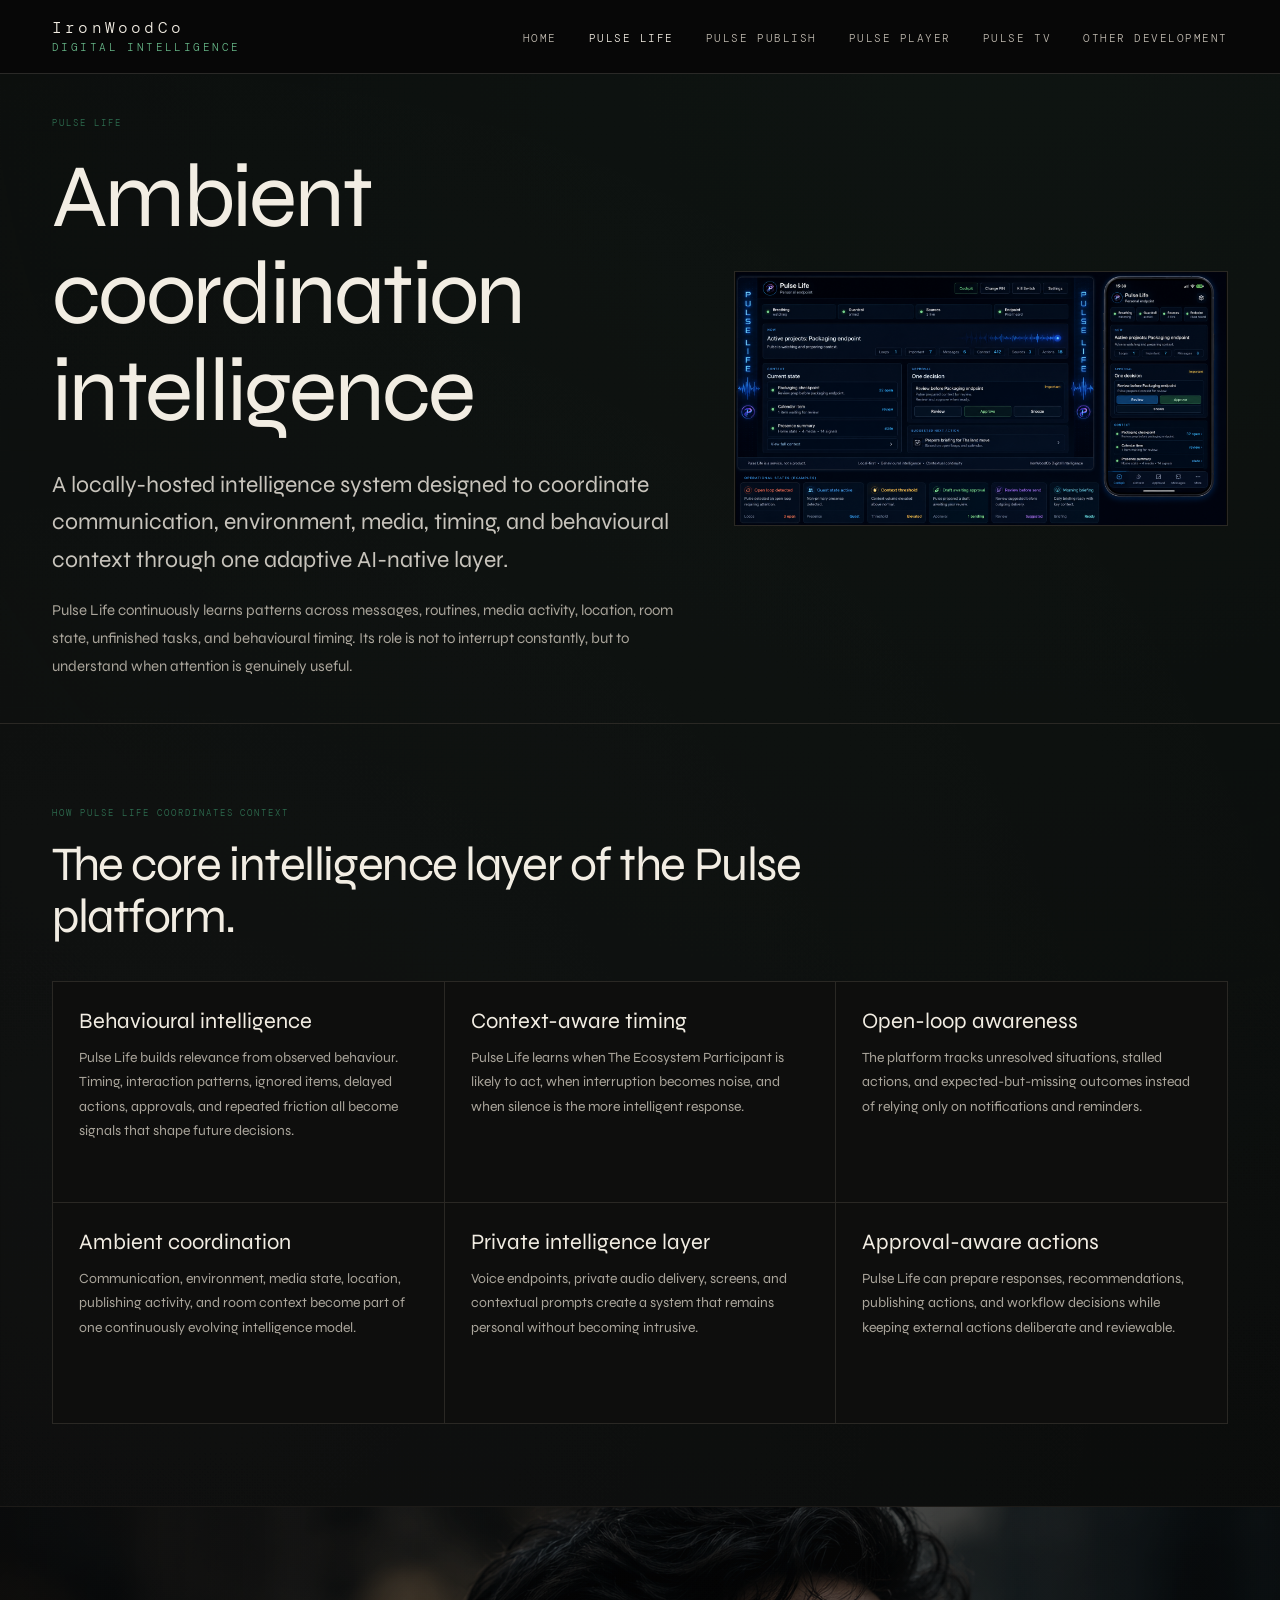
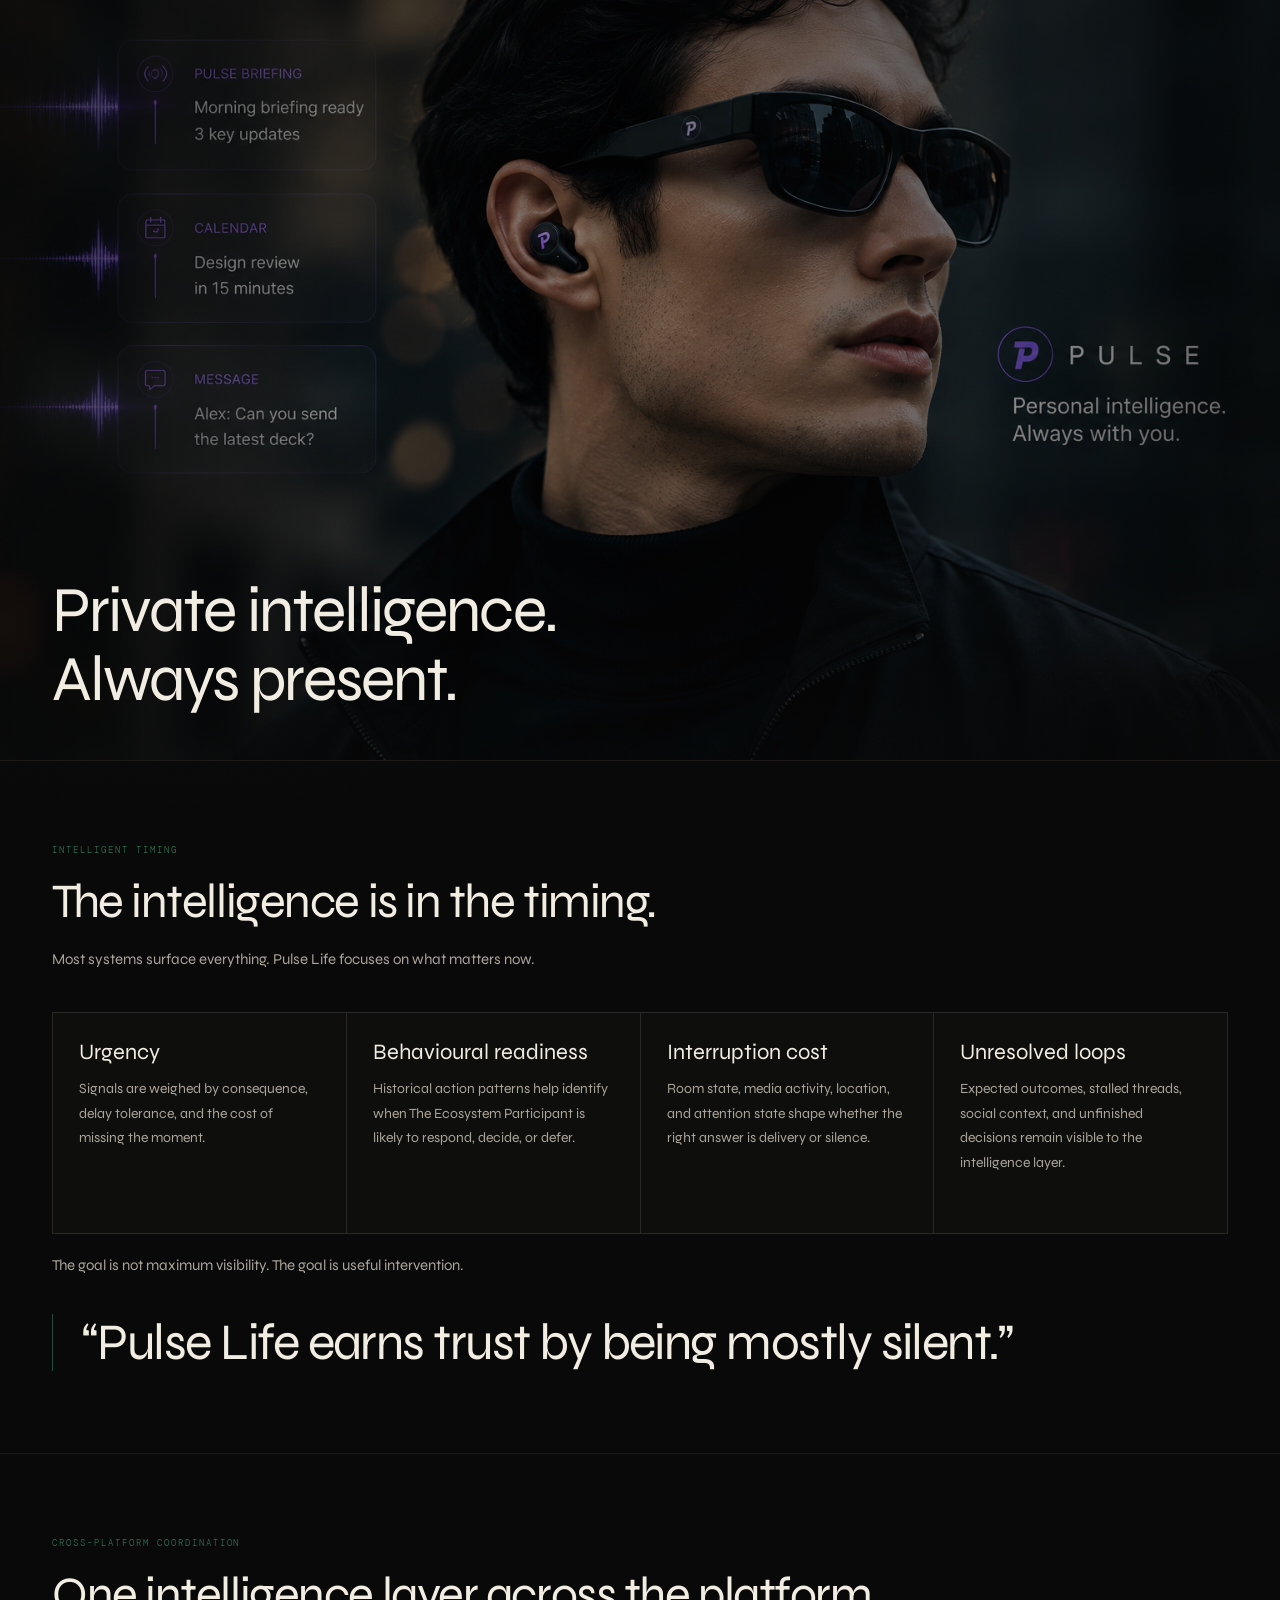
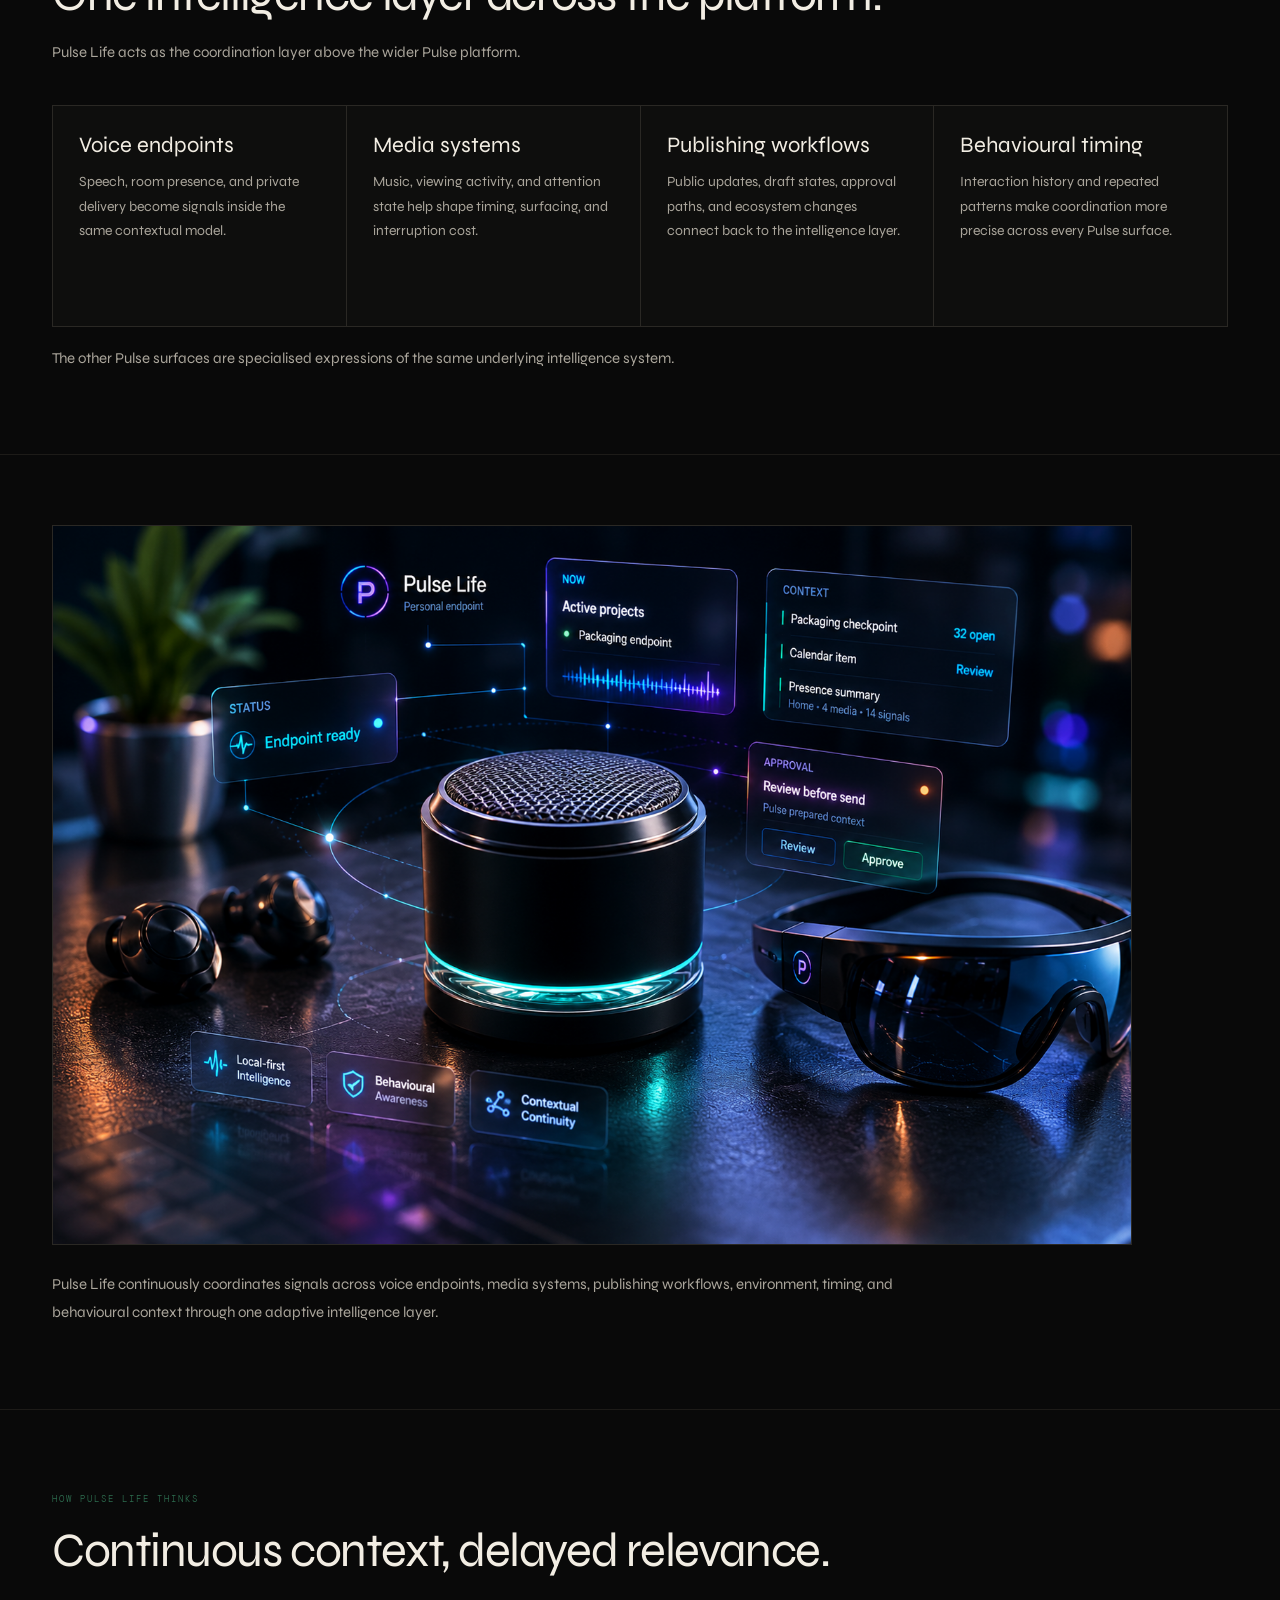
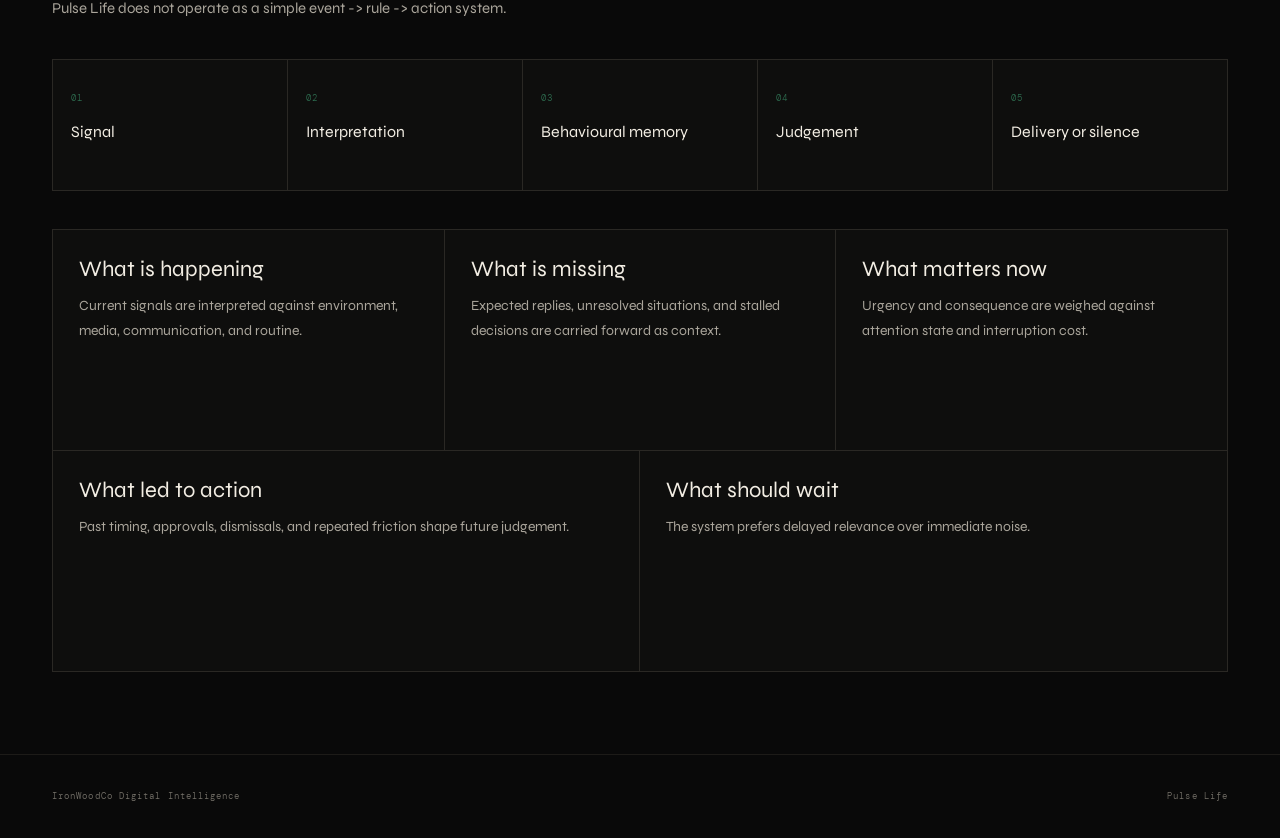
==== pulse-life.html @ fb37005e "260526-1" ====
<!DOCTYPE html>
<html lang="en">
<head>
<meta charset="UTF-8" />
<meta name="viewport" content="width=device-width, initial-scale=1.0" />
<title>Pulse Life | IronWoodCo Digital Intelligence</title>
<link rel="preconnect" href="https://fonts.googleapis.com">
<link rel="preconnect" href="https://fonts.gstatic.com" crossorigin>
<link href="https://fonts.googleapis.com/css2?family=DM+Mono:wght@300;400&family=Syne:wght@300;400;500;600&display=swap" rel="stylesheet">
<link rel="stylesheet" href="site.css">
</head>
<body>
<div class="page">
  <nav class="nav">
    <a class="brand-lockup" href="index.html"><span class="brand-main">IronWoodCo</span><span class="brand-sub">Digital Intelligence</span></a>
    <ul class="nav-links">
      <li><a href="index.html">Home</a></li>
      <li><a aria-current="page" href="pulse-life.html">Pulse Life</a></li>
      <li><a href="pulse-publish.html">Pulse Publish</a></li>
      <li><a href="pulse-player.html">Pulse Player</a></li>
      <li><a href="pulse-tv.html">Pulse TV</a></li>
      <li><a href="projects/requisite-vinyl.html">Other Development</a></li>
    </ul>
  </nav>

  <header class="hero compact pulse-life-hero">
    <div>
      <div class="eyebrow">Pulse Life</div>
      <h1>Ambient coordination intelligence</h1>
      <p class="lede">A locally-hosted intelligence system designed to coordinate communication, environment, media, timing, and behavioural context through one adaptive AI-native layer.</p>
      <p class="copy">Pulse Life continuously learns patterns across messages, routines, media activity, location, room state, unfinished tasks, and behavioural timing. Its role is not to interrupt constantly, but to understand when attention is genuinely useful.</p>
    </div>
    <div class="hero-panel frame-life"><img class="fit" src="Lifescreens.png" alt="Pulse Life desktop and mobile interface"></div>
  </header>

  <section class="section">
    <div class="eyebrow">How Pulse Life coordinates context</div>
    <h2 class="section-title">The core intelligence layer of the Pulse platform.</h2>
    <div class="grid three">
      <article class="card"><h3>Behavioural intelligence</h3><p>Pulse Life builds relevance from observed behaviour. Timing, interaction patterns, ignored items, delayed actions, approvals, and repeated friction all become signals that shape future decisions.</p></article>
      <article class="card"><h3>Context-aware timing</h3><p>Pulse Life learns when The Ecosystem Participant is likely to act, when interruption becomes noise, and when silence is the more intelligent response.</p></article>
      <article class="card"><h3>Open-loop awareness</h3><p>The platform tracks unresolved situations, stalled actions, and expected-but-missing outcomes instead of relying only on notifications and reminders.</p></article>
      <article class="card"><h3>Ambient coordination</h3><p>Communication, environment, media state, location, publishing activity, and room context become part of one continuously evolving intelligence model.</p></article>
      <article class="card"><h3>Private intelligence layer</h3><p>Voice endpoints, private audio delivery, screens, and contextual prompts create a system that remains personal without becoming intrusive.</p></article>
      <article class="card"><h3>Approval-aware actions</h3><p>Pulse Life can prepare responses, recommendations, publishing actions, and workflow decisions while keeping external actions deliberate and reviewable.</p></article>
    </div>
  </section>

  <section class="visual-band">
    <img src="interface.webp" alt="Private wearable intelligence concept">
    <div class="visual-caption">Private intelligence. Always present.</div>
  </section>

  <section class="section">
    <div class="eyebrow">Intelligent timing</div>
    <h2 class="section-title">The intelligence is in the timing.</h2>
    <p class="copy">Most systems surface everything. Pulse Life focuses on what matters now.</p>
    <div class="grid four">
      <article class="card"><h3>Urgency</h3><p>Signals are weighed by consequence, delay tolerance, and the cost of missing the moment.</p></article>
      <article class="card"><h3>Behavioural readiness</h3><p>Historical action patterns help identify when The Ecosystem Participant is likely to respond, decide, or defer.</p></article>
      <article class="card"><h3>Interruption cost</h3><p>Room state, media activity, location, and attention state shape whether the right answer is delivery or silence.</p></article>
      <article class="card"><h3>Unresolved loops</h3><p>Expected outcomes, stalled threads, social context, and unfinished decisions remain visible to the intelligence layer.</p></article>
    </div>
    <p class="copy">The goal is not maximum visibility. The goal is useful intervention.</p>
    <blockquote class="pull-quote">“Pulse Life earns trust by being mostly silent.”</blockquote>
  </section>

  <section class="section">
    <div class="eyebrow">Cross-platform coordination</div>
    <h2 class="section-title">One intelligence layer across the platform.</h2>
    <p class="copy">Pulse Life acts as the coordination layer above the wider Pulse platform.</p>
    <div class="grid four">
      <article class="card"><h3>Voice endpoints</h3><p>Speech, room presence, and private delivery become signals inside the same contextual model.</p></article>
      <article class="card"><h3>Media systems</h3><p>Music, viewing activity, and attention state help shape timing, surfacing, and interruption cost.</p></article>
      <article class="card"><h3>Publishing workflows</h3><p>Public updates, draft states, approval paths, and ecosystem changes connect back to the intelligence layer.</p></article>
      <article class="card"><h3>Behavioural timing</h3><p>Interaction history and repeated patterns make coordination more precise across every Pulse surface.</p></article>
    </div>
    <p class="copy">The other Pulse surfaces are specialised expressions of the same underlying intelligence system.</p>
  </section>

  <section class="section visual-feature">
    <div class="wide-visual frame-loop"><img src="overall1.png" alt="Pulse ambient intelligence and local endpoint environment"></div>
    <p class="copy">Pulse Life continuously coordinates signals across voice endpoints, media systems, publishing workflows, environment, timing, and behavioural context through one adaptive intelligence layer.</p>
  </section>

  <section class="section">
    <div class="eyebrow">How Pulse Life thinks</div>
    <h2 class="section-title">Continuous context, delayed relevance.</h2>
    <p class="copy">Pulse Life does not operate as a simple event -> rule -> action system.</p>
    <div class="flow">
      <div class="flow-step"><span>01</span><strong>Signal</strong></div>
      <div class="flow-step"><span>02</span><strong>Interpretation</strong></div>
      <div class="flow-step"><span>03</span><strong>Behavioural memory</strong></div>
      <div class="flow-step"><span>04</span><strong>Judgement</strong></div>
      <div class="flow-step"><span>05</span><strong>Delivery or silence</strong></div>
    </div>
    <div class="grid five">
      <article class="card"><h3>What is happening</h3><p>Current signals are interpreted against environment, media, communication, and routine.</p></article>
      <article class="card"><h3>What is missing</h3><p>Expected replies, unresolved situations, and stalled decisions are carried forward as context.</p></article>
      <article class="card"><h3>What matters now</h3><p>Urgency and consequence are weighed against attention state and interruption cost.</p></article>
      <article class="card"><h3>What led to action</h3><p>Past timing, approvals, dismissals, and repeated friction shape future judgement.</p></article>
      <article class="card"><h3>What should wait</h3><p>The system prefers delayed relevance over immediate noise.</p></article>
    </div>
  </section>

  <footer><span>IronWoodCo Digital Intelligence</span><span>Pulse Life</span></footer>
</div>
</body>
</html>
---- site.css ----
:root {
  --bg: #090909;
  --bg2: #0e0e0d;
  --bg3: #141412;
  --panel: #10100f;
  --panel2: #151513;
  --rule: #2a2824;
  --rule-soft: #1d1b18;
  --muted: #77736b;
  --mid: #aaa59b;
  --text: #ded8cf;
  --bright: #f2ede3;
  --pulse: #3d7a5e;
  --pulse2: #2e6e50;
  --pulse3: #1f4c38;
  --pulse-soft: rgba(61, 122, 94, 0.08);
  --mono: 'DM Mono', monospace;
  --sans: 'Syne', sans-serif;
}

* { box-sizing: border-box; margin: 0; padding: 0; }
html { scroll-behavior: smooth; background: var(--bg); }
body {
  background:
    radial-gradient(circle at 78% 0%, rgba(61,122,94,0.10), transparent 34%),
    radial-gradient(circle at 12% 22%, rgba(255,255,255,0.025), transparent 28%),
    var(--bg);
  color: var(--text);
  font-family: var(--sans);
  font-weight: 300;
  line-height: 1.7;
  -webkit-font-smoothing: antialiased;
}

a { color: inherit; text-decoration: none; }
img { display: block; max-width: 100%; }

.page { min-height: 100vh; overflow-x: hidden; padding-top: 74px; }
.nav {
  position: fixed;
  inset: 0 0 auto;
  z-index: 1000;
  height: 74px;
  display: flex;
  align-items: center;
  justify-content: space-between;
  gap: 42px;
  padding: 0 52px;
  background: rgba(8,8,8,0.995);
  backdrop-filter: blur(20px);
  border-bottom: 1px solid rgba(222,216,207,0.16);
}
.brand-lockup { display: flex; flex-direction: column; gap: 4px; line-height: 1.15; flex: 0 0 auto; }
.brand-main {
  font-family: var(--mono);
  font-size: 16px;
  letter-spacing: 0.2em;
  color: var(--bright);
}
.brand-sub {
  font-family: var(--mono);
  font-size: 11px;
  letter-spacing: 0.22em;
  color: #66b587;
  text-transform: uppercase;
}
.nav-links {
  display: flex;
  justify-content: flex-end;
  gap: 32px;
  list-style: none;
  min-width: 0;
}
.nav-links a {
  font-family: var(--mono);
  font-size: 10.5px;
  letter-spacing: 0.145em;
  text-transform: uppercase;
  color: #c0bab0;
  white-space: nowrap;
  transition: color 0.2s ease;
}
.nav-links a:hover,
.nav-links a[aria-current="page"] { color: var(--bright); }

section, header { scroll-margin-top: 74px; }
.section {
  padding: 82px 52px;
  border-bottom: 0.5px solid var(--rule-soft);
}
.section.tight { padding-top: 58px; padding-bottom: 58px; }
.eyebrow {
  font-family: var(--mono);
  font-size: 9px;
  letter-spacing: 0.22em;
  text-transform: uppercase;
  color: var(--pulse2);
  margin-bottom: 18px;
}
.section-title,
h1 {
  color: var(--bright);
  font-weight: 300;
  letter-spacing: -0.03em;
  line-height: 1.08;
}
h1 { font-size: clamp(48px, 7vw, 92px); max-width: 960px; }
.section-title { font-size: clamp(28px, 4vw, 48px); max-width: 860px; }
.lede {
  color: #c8c4bc;
  font-size: clamp(18px, 2vw, 23px);
  line-height: 1.65;
  max-width: 860px;
  margin-top: 26px;
}
.copy {
  color: var(--mid);
  font-size: 15px;
  line-height: 1.85;
  max-width: 760px;
  margin-top: 18px;
}

.hero {
  min-height: calc(100vh - 112px);
  display: grid;
  grid-template-columns: minmax(0, 1.05fr) minmax(340px, 0.95fr);
  gap: 54px;
  align-items: center;
  padding: 42px 52px;
  border-bottom: 0.5px solid var(--rule);
}
.home-hero {
  min-height: calc(100vh - 66px);
  grid-template-columns: minmax(0, 1.42fr) minmax(280px, 0.58fr);
  gap: 46px;
  align-items: center;
  padding-top: 36px;
  padding-bottom: 36px;
}
.home-hero h1 {
  max-width: 880px;
  font-size: clamp(56px, 7.4vw, 108px);
}
.home-hero .lede {
  max-width: 680px;
  margin-top: 24px;
}
.home-hero .copy {
  max-width: 620px;
  font-size: 16px;
}
.hero-context {
  display: flex;
  flex-wrap: wrap;
  gap: 10px;
  max-width: 720px;
  margin-top: 28px;
}
.hero-context span {
  border: 0.5px solid var(--rule);
  background: rgba(15,15,14,0.72);
  color: #bcb6ad;
  font-family: var(--mono);
  font-size: 9px;
  letter-spacing: 0.14em;
  line-height: 1;
  padding: 10px 12px;
  text-transform: uppercase;
}
.product-title {
  color: var(--pulse);
  font-family: var(--mono);
  font-size: 13px;
  letter-spacing: 0.28em;
  line-height: 1;
  margin-bottom: 24px;
  text-transform: uppercase;
}
.home-hero .hero-panel {
  min-height: 0;
  height: clamp(210px, 32vh, 280px);
  align-self: center;
}
.hero.compact { min-height: 620px; }
.pulse-life-hero {
  grid-template-columns: minmax(0, 1.12fr) minmax(300px, 0.88fr);
}
.pulse-life-hero .hero-panel {
  max-width: 620px;
  justify-self: end;
}
.hero.compact .hero-panel {
  aspect-ratio: 16 / 9;
  min-height: 0;
}
.hero.compact .hero-panel.frame-life { aspect-ratio: 1744 / 902; }
.hero.compact .hero-panel.frame-publish { aspect-ratio: 1672 / 941; }
.hero.compact .hero-panel.frame-player { aspect-ratio: 1256 / 594; }
.hero.compact .hero-panel.frame-tv { aspect-ratio: 1082 / 594; }
.hero.compact .hero-panel.frame-vinyl { aspect-ratio: 1250 / 591; }
.hero-panel {
  min-height: 420px;
  border: 0.5px solid var(--rule);
  background: var(--panel);
  overflow: hidden;
}
.hero-panel img,
.media-frame img { width: 100%; height: 100%; object-fit: cover; }
.hero-panel img.fit,
.media-frame img.fit {
  object-fit: contain;
  object-position: top center;
  background: #050605;
}

.frame-life,
.media-frame.frame-life { aspect-ratio: 1744 / 902; }
.frame-publish,
.media-frame.frame-publish { aspect-ratio: 1672 / 941; }
.frame-player,
.media-frame.frame-player { aspect-ratio: 1256 / 594; }
.frame-tv,
.media-frame.frame-tv { aspect-ratio: 1082 / 594; }
.frame-loop,
.media-frame.frame-loop { aspect-ratio: 1536 / 1024; }
.frame-vinyl,
.media-frame.frame-vinyl { aspect-ratio: 1250 / 591; }
.frame-admin,
.media-frame.frame-admin { aspect-ratio: 579 / 520; }

.hero-panel.frame-life,
.hero-panel.frame-publish,
.hero-panel.frame-player,
.hero-panel.frame-tv,
.hero-panel.frame-vinyl,
.split-visual.frame-loop,
.split-visual.frame-vinyl,
.split-visual.frame-admin {
  min-height: 0;
}

.button-row { display: flex; flex-wrap: wrap; gap: 12px; margin-top: 30px; }
.button {
  border: 0.5px solid var(--rule);
  padding: 11px 16px;
  font-family: var(--mono);
  font-size: 10px;
  letter-spacing: 0.14em;
  text-transform: uppercase;
  color: var(--mid);
  background: rgba(15,15,14,0.75);
}
.button.primary {
  color: var(--pulse);
  border-color: var(--pulse3);
  background: var(--pulse-soft);
}

.grid {
  display: grid;
  gap: 1px;
  background: var(--rule);
  border: 0.5px solid var(--rule);
  margin-top: 38px;
}
.grid.two { grid-template-columns: repeat(2, minmax(0, 1fr)); }
.grid.three { grid-template-columns: repeat(3, minmax(0, 1fr)); }
.grid.four { grid-template-columns: repeat(4, minmax(0, 1fr)); }
.grid.five { grid-template-columns: repeat(6, minmax(0, 1fr)); }
.grid.five > .card { grid-column: span 2; }
.grid.five > .card:nth-last-child(2),
.grid.five > .card:last-child { grid-column: span 3; }
.card {
  background: var(--bg2);
  padding: 26px;
  min-height: 220px;
}
.card.visual-card { padding: 0; display: flex; flex-direction: column; }
.card h3 {
  color: var(--bright);
  font-size: 22px;
  font-weight: 400;
  line-height: 1.2;
  margin-bottom: 12px;
}
.card p { color: var(--mid); font-size: 14px; line-height: 1.75; }
.tag {
  display: block;
  font-family: var(--mono);
  font-size: 9px;
  letter-spacing: 0.18em;
  text-transform: uppercase;
  color: var(--pulse2);
  margin-bottom: 14px;
}
.media-frame {
  aspect-ratio: 16 / 9;
  background: #050605;
  border-bottom: 0.5px solid var(--rule);
  overflow: hidden;
}
.visual-card .card-body { padding: 22px; flex: 1; }

.flow {
  display: grid;
  grid-template-columns: repeat(5, minmax(0, 1fr));
  gap: 1px;
  background: var(--rule);
  border: 0.5px solid var(--rule);
  margin-top: 36px;
}
.flow-step {
  background: var(--bg2);
  padding: 22px 18px;
  min-height: 130px;
}
.flow-step span {
  font-family: var(--mono);
  font-size: 9px;
  letter-spacing: 0.16em;
  color: var(--pulse2);
  text-transform: uppercase;
}
.flow-step strong {
  display: block;
  color: var(--bright);
  font-size: 16px;
  font-weight: 400;
  line-height: 1.35;
  margin-top: 12px;
}

.split {
  display: grid;
  grid-template-columns: 0.85fr 1.15fr;
  gap: 1px;
  background: var(--rule);
  border: 0.5px solid var(--rule);
  margin-top: 38px;
}
.split > * { background: var(--bg2); }
.split-copy { padding: 32px; }
.split-visual { min-height: 420px; overflow: hidden; }
.split-visual img {
  width: 100%;
  height: 100%;
  object-fit: contain;
  object-position: top center;
  background: #050605;
}

.asset-needed {
  margin-top: 38px;
  border: 0.5px solid var(--rule);
  background:
    linear-gradient(135deg, rgba(61,122,94,0.08), transparent 46%),
    var(--bg2);
  padding: 28px;
  min-height: 180px;
}
.asset-needed h3 {
  color: var(--bright);
  font-size: 24px;
  font-weight: 400;
  line-height: 1.25;
}
.asset-needed p {
  color: var(--mid);
  font-size: 14px;
  line-height: 1.75;
  max-width: 560px;
  margin-top: 12px;
}

.visual-band {
  position: relative;
  min-height: 560px;
  overflow: hidden;
  border-bottom: 0.5px solid var(--rule-soft);
  background: #050605;
}
.visual-band img {
  width: 100%;
  height: 100%;
  min-height: 560px;
  object-fit: cover;
  object-position: center;
  opacity: 0.86;
}
.visual-band::after {
  content: "";
  position: absolute;
  inset: 0;
  background:
    linear-gradient(90deg, rgba(9,9,9,0.62), rgba(9,9,9,0.08) 48%, rgba(9,9,9,0.54)),
    linear-gradient(0deg, rgba(9,9,9,0.55), transparent 44%, rgba(9,9,9,0.25));
  pointer-events: none;
}
.visual-caption {
  position: absolute;
  left: 52px;
  bottom: 46px;
  z-index: 1;
  max-width: 620px;
  color: var(--bright);
  font-size: clamp(36px, 5vw, 72px);
  font-weight: 300;
  letter-spacing: -0.03em;
  line-height: 1.08;
}

.visual-feature { padding-top: 70px; }
.wide-visual {
  border: 0.5px solid var(--rule);
  background: #050605;
  overflow: hidden;
  max-height: 720px;
}
.wide-visual img {
  width: 100%;
  height: 100%;
  object-fit: cover;
  object-position: center;
  display: block;
}
.wide-visual + .copy {
  max-width: 900px;
  margin-top: 26px;
}

.list {
  display: grid;
  gap: 10px;
  list-style: none;
  margin-top: 22px;
}
.list li {
  color: var(--mid);
  font-size: 14px;
  line-height: 1.6;
  padding-bottom: 10px;
  border-bottom: 0.5px solid var(--rule-soft);
}
.list li::before { content: "-> "; color: var(--pulse2); font-family: var(--mono); }

.status-note {
  margin-top: 28px;
  border: 0.5px solid var(--pulse3);
  background: var(--pulse-soft);
  color: var(--mid);
  padding: 20px 22px;
  max-width: 820px;
}
.status-note strong { color: var(--bright); font-weight: 400; }

.pull-quote {
  margin-top: 34px;
  max-width: 980px;
  color: var(--bright);
  font-size: clamp(30px, 4vw, 56px);
  font-weight: 300;
  letter-spacing: -0.03em;
  line-height: 1.12;
  border-left: 0.5px solid var(--pulse3);
  padding-left: 28px;
}

footer {
  padding: 34px 52px;
  display: flex;
  justify-content: space-between;
  gap: 24px;
  font-family: var(--mono);
  font-size: 9px;
  letter-spacing: 0.12em;
  color: var(--muted);
}

@media (max-width: 1100px) {
  .hero, .split { grid-template-columns: 1fr; }
  .pulse-life-hero .hero-panel { justify-self: stretch; max-width: none; }
  .home-hero { grid-template-columns: 1fr; }
  .home-hero .hero-panel { max-width: 760px; width: 100%; }
  .grid.four { grid-template-columns: repeat(2, minmax(0, 1fr)); }
  .grid.three { grid-template-columns: repeat(2, minmax(0, 1fr)); }
  .grid.five { grid-template-columns: repeat(4, minmax(0, 1fr)); }
  .grid.five > .card { grid-column: span 2; }
  .grid.five > .card:nth-last-child(2) { grid-column: span 2; }
  .grid.five > .card:last-child { grid-column: 1 / -1; }
  .flow { grid-template-columns: repeat(2, minmax(0, 1fr)); }
  .flow .flow-step:last-child { grid-column: 1 / -1; }
}

@media (max-width: 760px) {
  .nav { padding: 0 22px; }
  .nav-links { display: none; }
  .hero, .section, footer { padding-left: 22px; padding-right: 22px; }
  .hero { min-height: auto; padding-top: 38px; }
  .visual-band { min-height: 420px; }
  .visual-band img { min-height: 420px; }
  .visual-caption { left: 22px; right: 22px; bottom: 28px; }
  .home-hero { gap: 30px; padding-bottom: 34px; }
  .home-hero h1 { font-size: 48px; }
  .home-hero .hero-panel { height: 220px; }
  h1 { font-size: 46px; }
  .section-title { font-size: 32px; }
  .grid.two, .grid.three, .grid.four, .grid.five, .flow { grid-template-columns: 1fr; }
  .grid.five > .card,
  .grid.five > .card:nth-last-child(2),
  .grid.five > .card:last-child,
  .flow .flow-step:last-child { grid-column: auto; }
  footer { flex-direction: column; }
}
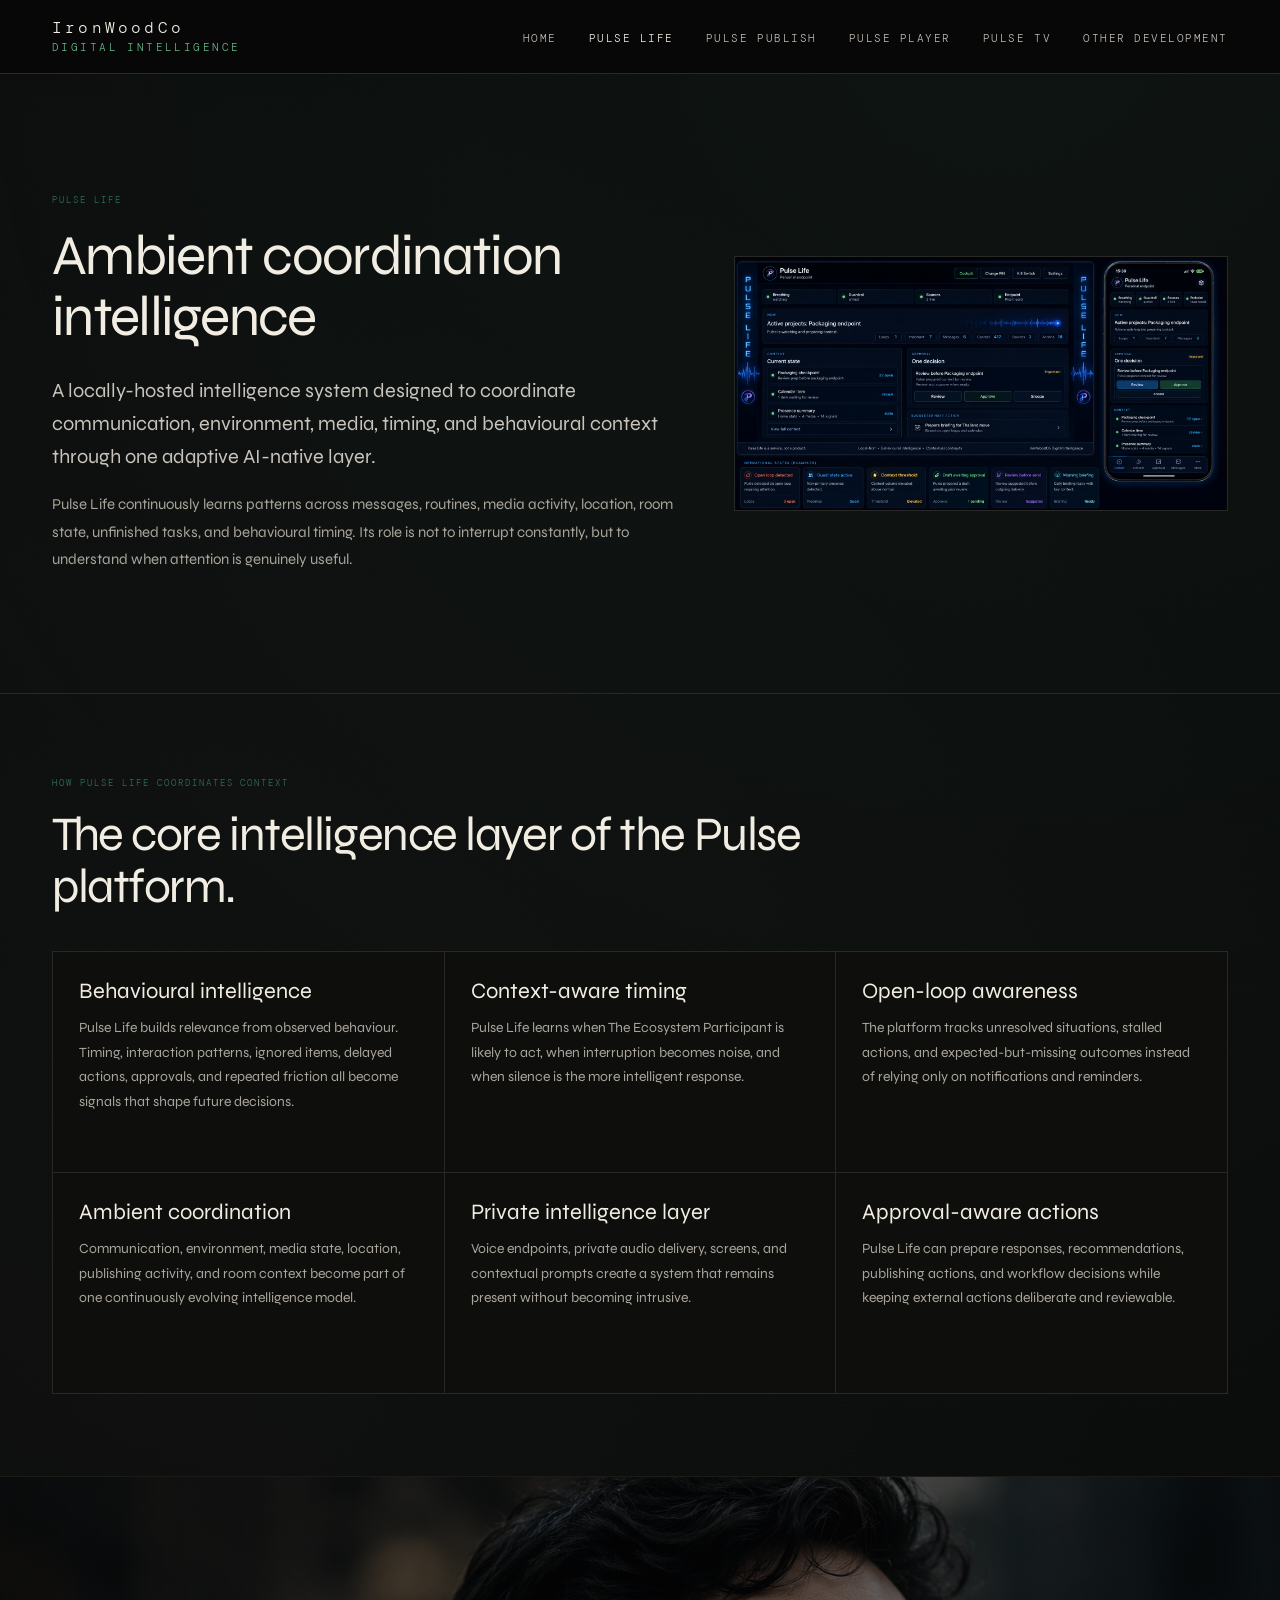
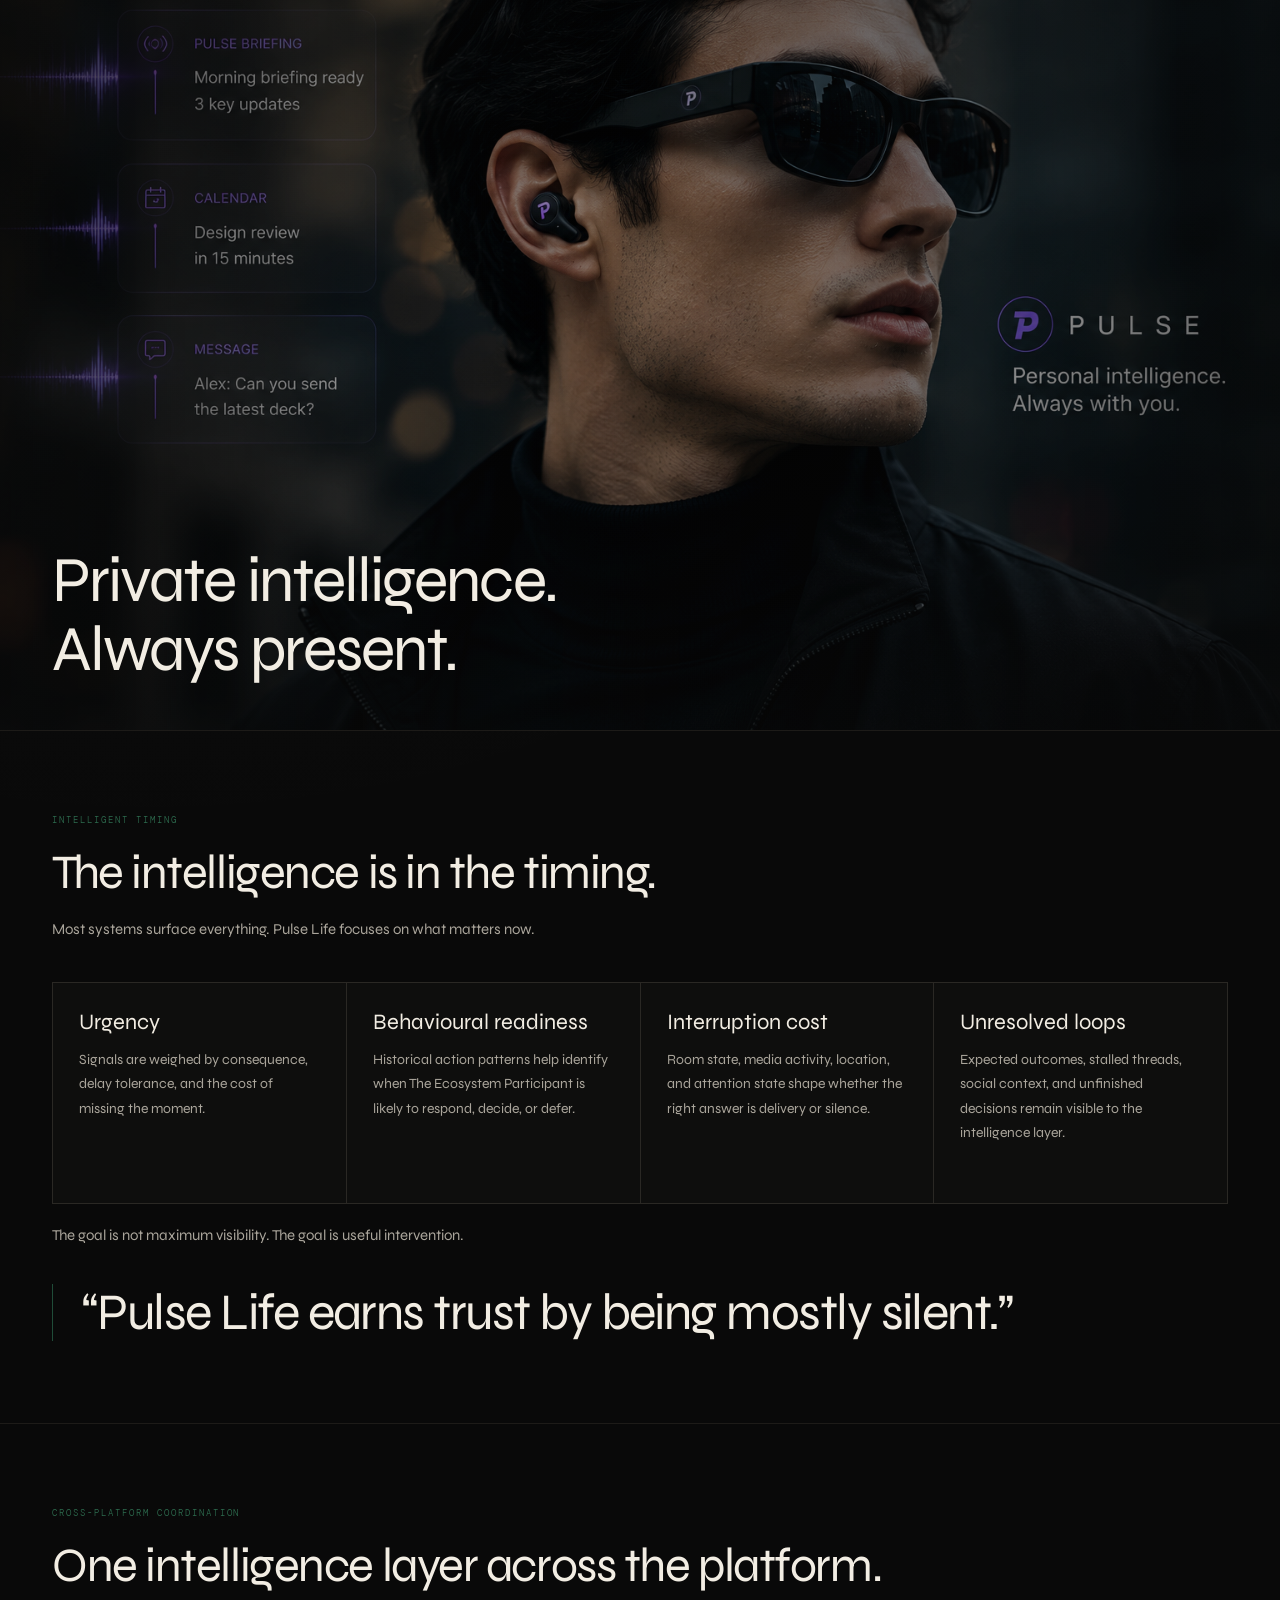
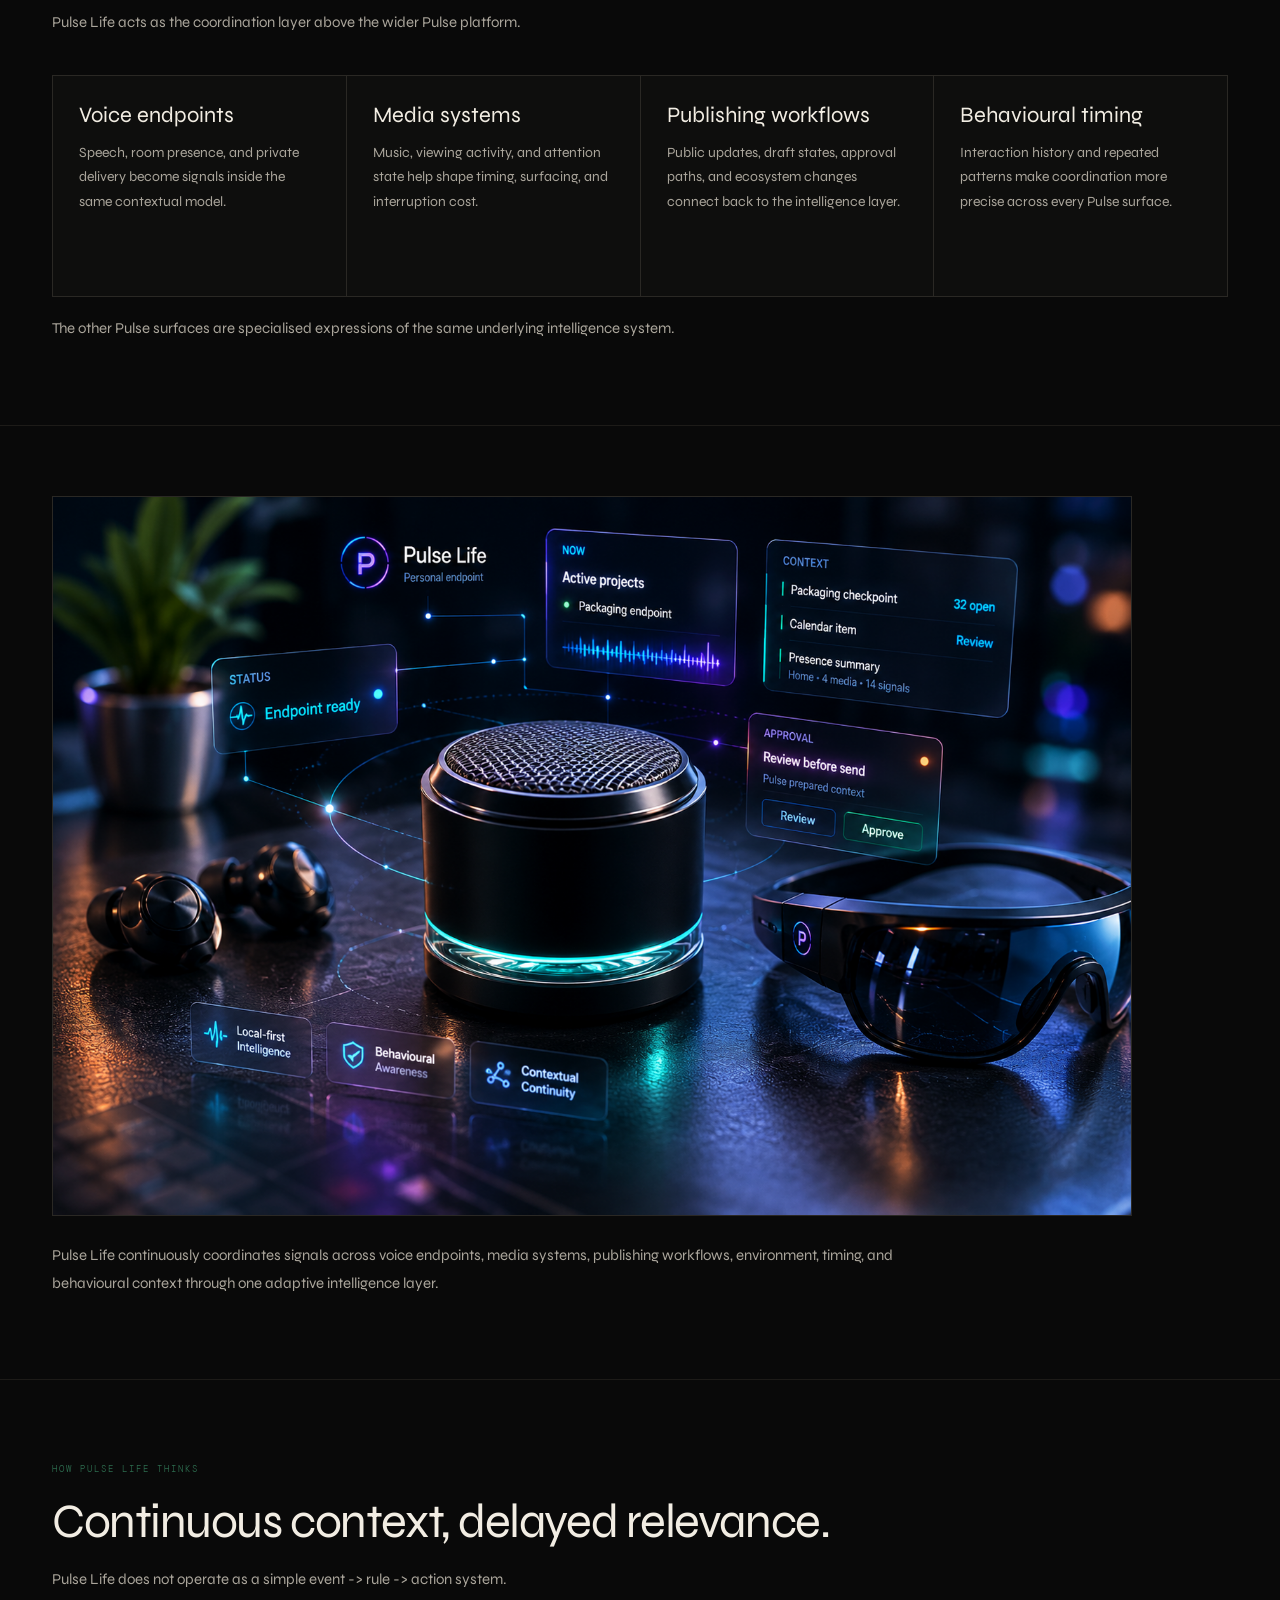
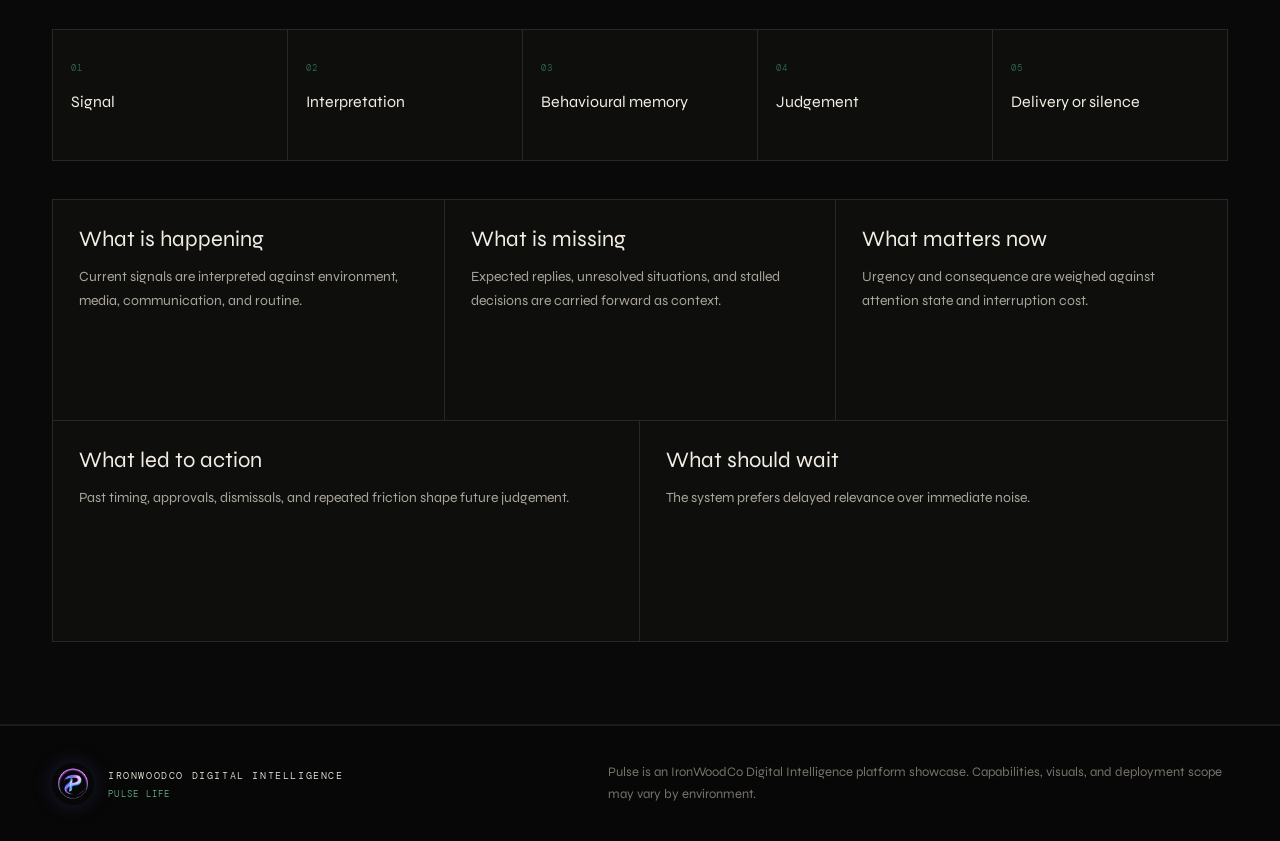
==== commit dba70c2d: "260526-2" ====
--- a/pulse-life.html
+++ b/pulse-life.html
@@ -4,6 +4,8 @@
 <meta charset="UTF-8" />
 <meta name="viewport" content="width=device-width, initial-scale=1.0" />
 <title>Pulse Life | IronWoodCo Digital Intelligence</title>
+<link rel="icon" type="image/png" href="PulseAI.png">
+<link rel="apple-touch-icon" href="PulseAI.png">
 <link rel="preconnect" href="https://fonts.googleapis.com">
 <link rel="preconnect" href="https://fonts.gstatic.com" crossorigin>
 <link href="https://fonts.googleapis.com/css2?family=DM+Mono:wght@300;400&family=Syne:wght@300;400;500;600&display=swap" rel="stylesheet">
@@ -41,7 +43,7 @@
       <article class="card"><h3>Context-aware timing</h3><p>Pulse Life learns when The Ecosystem Participant is likely to act, when interruption becomes noise, and when silence is the more intelligent response.</p></article>
       <article class="card"><h3>Open-loop awareness</h3><p>The platform tracks unresolved situations, stalled actions, and expected-but-missing outcomes instead of relying only on notifications and reminders.</p></article>
       <article class="card"><h3>Ambient coordination</h3><p>Communication, environment, media state, location, publishing activity, and room context become part of one continuously evolving intelligence model.</p></article>
-      <article class="card"><h3>Private intelligence layer</h3><p>Voice endpoints, private audio delivery, screens, and contextual prompts create a system that remains personal without becoming intrusive.</p></article>
+      <article class="card"><h3>Private intelligence layer</h3><p>Voice endpoints, private audio delivery, screens, and contextual prompts create a system that remains present without becoming intrusive.</p></article>
       <article class="card"><h3>Approval-aware actions</h3><p>Pulse Life can prepare responses, recommendations, publishing actions, and workflow decisions while keeping external actions deliberate and reviewable.</p></article>
     </div>
   </section>
@@ -103,7 +105,13 @@
     </div>
   </section>
 
-  <footer><span>IronWoodCo Digital Intelligence</span><span>Pulse Life</span></footer>
+  <footer class="site-footer">
+    <div class="footer-brand">
+      <img src="PulseAI.png" alt="Pulse AI mark">
+      <div><span>IronWoodCo Digital Intelligence</span><span>Pulse Life</span></div>
+    </div>
+    <p class="footer-disclaimer">Pulse is an IronWoodCo Digital Intelligence platform showcase. Capabilities, visuals, and deployment scope may vary by environment.</p>
+  </footer>
 </div>
 </body>
 </html>
--- a/site.css
+++ b/site.css
@@ -104,11 +104,11 @@
   letter-spacing: -0.03em;
   line-height: 1.08;
 }
-h1 { font-size: clamp(48px, 7vw, 92px); max-width: 960px; }
+h1 { font-size: clamp(36px, 4.4vw, 64px); max-width: 860px; }
 .section-title { font-size: clamp(28px, 4vw, 48px); max-width: 860px; }
 .lede {
   color: #c8c4bc;
-  font-size: clamp(18px, 2vw, 23px);
+  font-size: clamp(16px, 1.65vw, 20px);
   line-height: 1.65;
   max-width: 860px;
   margin-top: 26px;
@@ -139,8 +139,8 @@
   padding-bottom: 36px;
 }
 .home-hero h1 {
-  max-width: 880px;
-  font-size: clamp(56px, 7.4vw, 108px);
+  max-width: 820px;
+  font-size: clamp(40px, 5vw, 72px);
 }
 .home-hero .lede {
   max-width: 680px;
@@ -466,15 +466,55 @@
   padding-left: 28px;
 }
 
-footer {
-  padding: 34px 52px;
+.site-footer {
+  padding: 36px 52px;
   display: flex;
   justify-content: space-between;
-  gap: 24px;
-  font-family: var(--mono);
+  align-items: center;
+  gap: 32px;
+  border-top: 0.5px solid var(--rule-soft);
+  background: rgba(8,8,8,0.72);
+  color: var(--muted);
+}
+.footer-brand {
+  display: flex;
+  align-items: center;
+  gap: 14px;
+  min-width: 280px;
+}
+.footer-brand img {
+  width: 42px;
+  height: 42px;
+  border-radius: 50%;
+  box-shadow: 0 0 22px rgba(110, 119, 255, 0.18);
+}
+.footer-brand div {
+  display: grid;
+  gap: 4px;
+}
+.footer-brand span {
+  display: block;
+  font-family: var(--mono);
+  text-transform: uppercase;
+}
+.footer-brand span:first-child {
+  color: var(--bright);
+  font-size: 10px;
+  letter-spacing: 0.16em;
+}
+.footer-brand span:last-child {
+  color: #66b587;
   font-size: 9px;
-  letter-spacing: 0.12em;
+  letter-spacing: 0.14em;
+  line-height: 1.45;
+}
+.footer-disclaimer {
+  max-width: 620px;
   color: var(--muted);
+  font-family: var(--sans);
+  font-size: 13px;
+  line-height: 1.65;
+  letter-spacing: 0;
 }
 
 @media (max-width: 1100px) {
@@ -495,20 +535,21 @@
 @media (max-width: 760px) {
   .nav { padding: 0 22px; }
   .nav-links { display: none; }
-  .hero, .section, footer { padding-left: 22px; padding-right: 22px; }
+  .hero, .section, .site-footer { padding-left: 22px; padding-right: 22px; }
   .hero { min-height: auto; padding-top: 38px; }
   .visual-band { min-height: 420px; }
   .visual-band img { min-height: 420px; }
   .visual-caption { left: 22px; right: 22px; bottom: 28px; }
   .home-hero { gap: 30px; padding-bottom: 34px; }
-  .home-hero h1 { font-size: 48px; }
+  .home-hero h1 { font-size: 38px; }
   .home-hero .hero-panel { height: 220px; }
-  h1 { font-size: 46px; }
+  h1 { font-size: 36px; }
   .section-title { font-size: 32px; }
   .grid.two, .grid.three, .grid.four, .grid.five, .flow { grid-template-columns: 1fr; }
   .grid.five > .card,
   .grid.five > .card:nth-last-child(2),
   .grid.five > .card:last-child,
   .flow .flow-step:last-child { grid-column: auto; }
-  footer { flex-direction: column; }
-}
+  .site-footer { flex-direction: column; align-items: flex-start; }
+  .footer-brand { min-width: 0; }
+}
